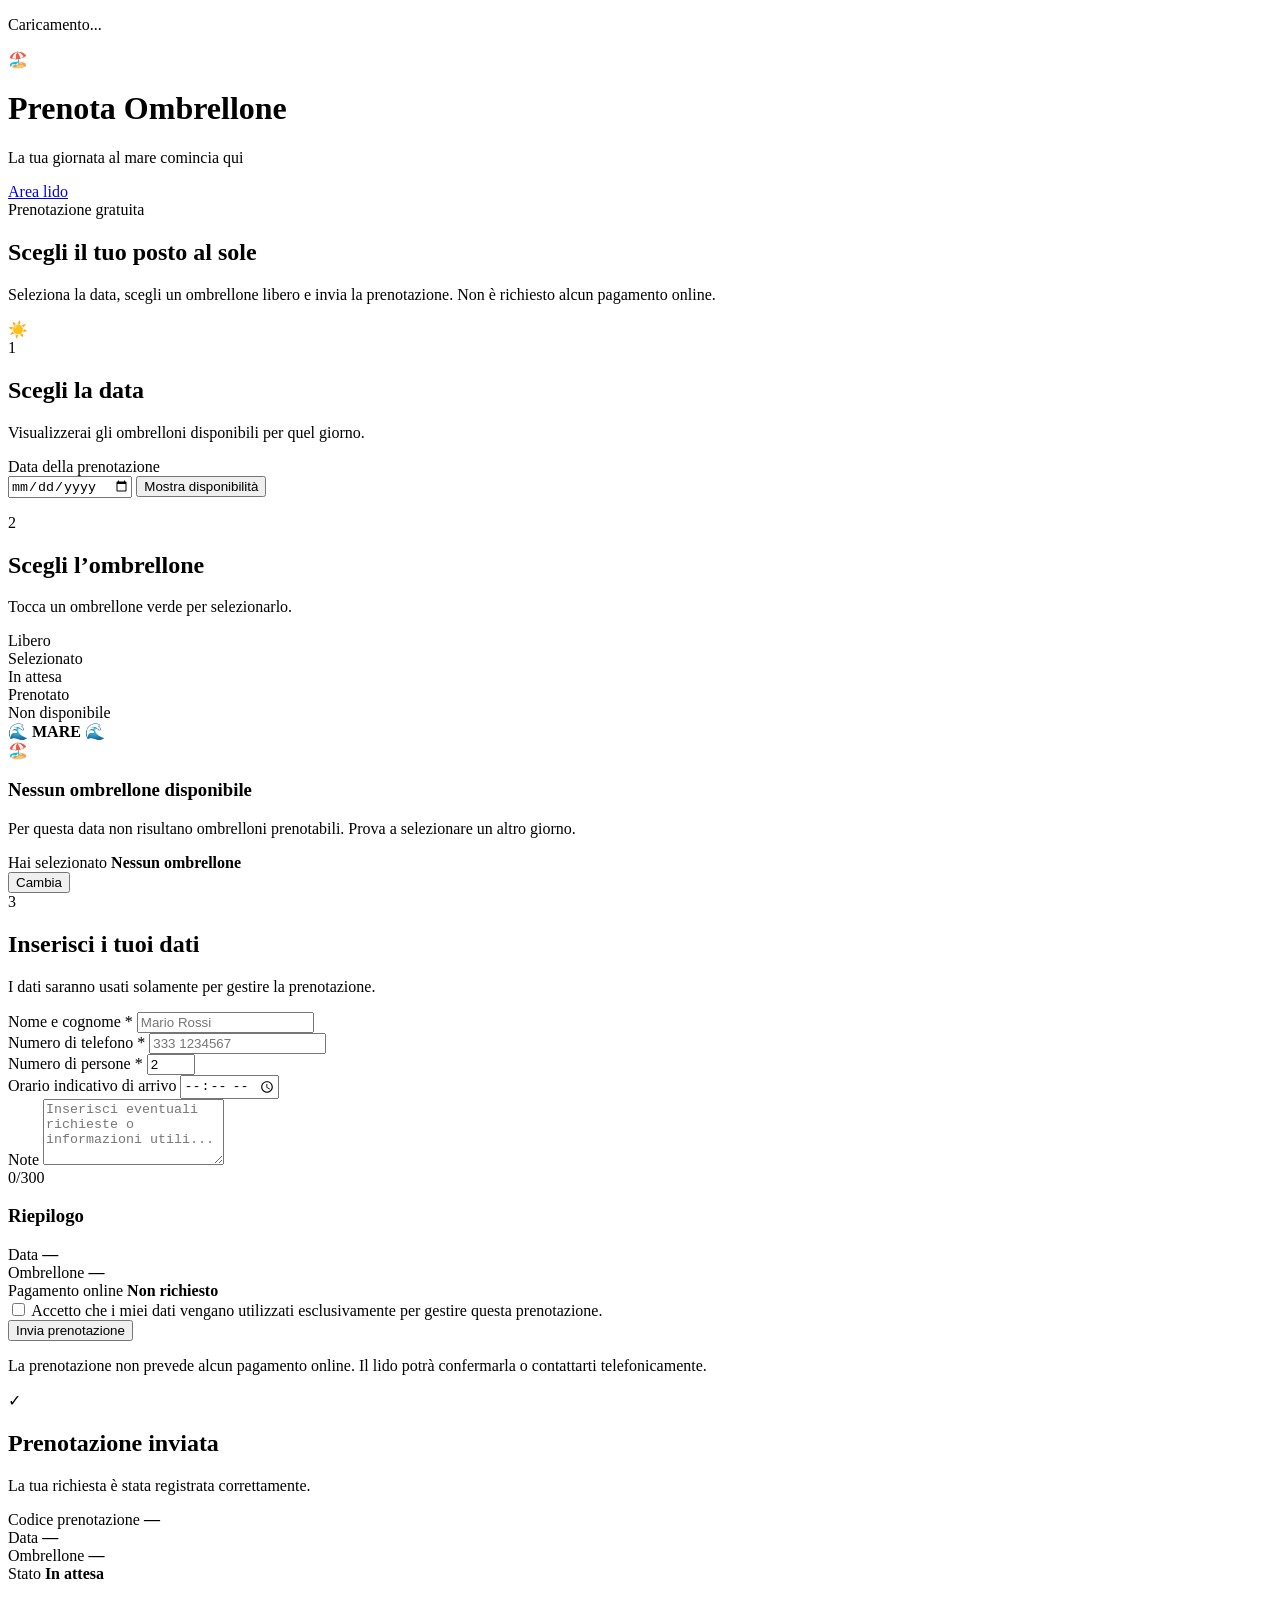
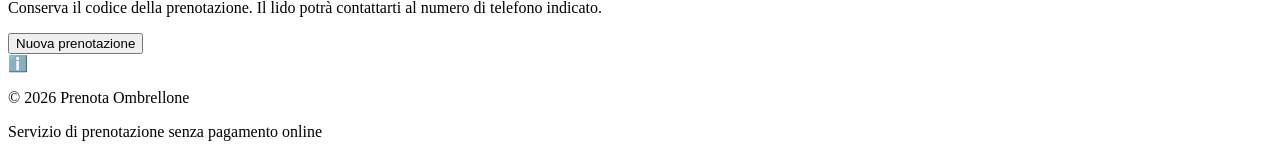
==== index.html @ 82e001c1 "Create index.html" ====
<!DOCTYPE html>
<html lang="it">
<head>
  <meta charset="UTF-8">

  <meta
    name="viewport"
    content="width=device-width, initial-scale=1, viewport-fit=cover"
  >

  <meta
    name="description"
    content="Prenota il tuo ombrellone al lido in modo semplice e veloce."
  >

  <meta name="theme-color" content="#087ca7">

  <title>Prenota Ombrellone</title>

  <link rel="stylesheet" href="style.css">
  <link rel="manifest" href="manifest.json">

  <link rel="icon" href="icons/icon-192.png">
  <link rel="apple-touch-icon" href="icons/icon-192.png">
</head>

<body>

  <!-- Schermata di caricamento -->
  <div id="loadingOverlay" class="loading-overlay hidden" aria-live="polite">
    <div class="loading-box">
      <div class="spinner"></div>
      <p id="loadingText">Caricamento...</p>
    </div>
  </div>

  <!-- Intestazione -->
  <header class="main-header">
    <div class="header-content">

      <div class="logo-area">
        <div class="logo-icon" aria-hidden="true">🏖️</div>

        <div>
          <h1>Prenota Ombrellone</h1>
          <p>La tua giornata al mare comincia qui</p>
        </div>
      </div>

      <a
        href="admin.html"
        class="admin-link"
        aria-label="Apri il pannello amministratore"
      >
        Area lido
      </a>

    </div>
  </header>

  <main class="app-container">

    <!-- Presentazione -->
    <section class="hero-card">
      <div class="hero-content">
        <span class="hero-label">Prenotazione gratuita</span>

        <h2>Scegli il tuo posto al sole</h2>

        <p>
          Seleziona la data, scegli un ombrellone libero e invia la
          prenotazione. Non è richiesto alcun pagamento online.
        </p>
      </div>

      <div class="hero-image" aria-hidden="true">
        ☀️
      </div>
    </section>

    <!-- Selezione data -->
    <section class="content-card" aria-labelledby="titoloData">
      <div class="section-heading">
        <div class="step-number">1</div>

        <div>
          <h2 id="titoloData">Scegli la data</h2>
          <p>Visualizzerai gli ombrelloni disponibili per quel giorno.</p>
        </div>
      </div>

      <div class="date-selection">
        <label for="bookingDate">Data della prenotazione</label>

        <div class="date-row">
          <input
            type="date"
            id="bookingDate"
            name="bookingDate"
            required
          >

          <button
            type="button"
            id="loadAvailabilityBtn"
            class="primary-button"
          >
            Mostra disponibilità
          </button>
        </div>

        <p id="dateMessage" class="field-message" aria-live="polite"></p>
      </div>
    </section>

    <!-- Mappa ombrelloni -->
    <section
      id="umbrellaSection"
      class="content-card hidden"
      aria-labelledby="titoloOmbrelloni"
    >
      <div class="section-heading">
        <div class="step-number">2</div>

        <div>
          <h2 id="titoloOmbrelloni">Scegli l’ombrellone</h2>
          <p>Tocca un ombrellone verde per selezionarlo.</p>
        </div>
      </div>

      <!-- Legenda -->
      <div class="legend" aria-label="Legenda stato ombrelloni">

        <div class="legend-item">
          <span class="legend-color available"></span>
          <span>Libero</span>
        </div>

        <div class="legend-item">
          <span class="legend-color selected"></span>
          <span>Selezionato</span>
        </div>

        <div class="legend-item">
          <span class="legend-color pending"></span>
          <span>In attesa</span>
        </div>

        <div class="legend-item">
          <span class="legend-color occupied"></span>
          <span>Prenotato</span>
        </div>

        <div class="legend-item">
          <span class="legend-color blocked"></span>
          <span>Non disponibile</span>
        </div>

      </div>

      <!-- Indicazione del mare -->
      <div class="sea-area">
        <span aria-hidden="true">🌊</span>
        <strong>MARE</strong>
        <span aria-hidden="true">🌊</span>
      </div>

      <!-- La mappa viene generata da app.js -->
      <div
        id="umbrellaMap"
        class="umbrella-map"
        aria-live="polite"
      ></div>

      <div id="emptyUmbrellaMessage" class="empty-message hidden">
        <div class="empty-icon">🏖️</div>

        <h3>Nessun ombrellone disponibile</h3>

        <p>
          Per questa data non risultano ombrelloni prenotabili.
          Prova a selezionare un altro giorno.
        </p>
      </div>

      <p id="umbrellaMessage" class="field-message" aria-live="polite"></p>
    </section>

    <!-- Riepilogo selezione -->
    <section
      id="selectionSummary"
      class="selection-summary hidden"
      aria-live="polite"
    >
      <div>
        <span>Hai selezionato</span>

        <strong id="selectedUmbrellaText">
          Nessun ombrellone
        </strong>
      </div>

      <button
        type="button"
        id="changeUmbrellaBtn"
        class="secondary-button"
      >
        Cambia
      </button>
    </section>

    <!-- Modulo prenotazione -->
    <section
      id="bookingSection"
      class="content-card hidden"
      aria-labelledby="titoloPrenotazione"
    >
      <div class="section-heading">
        <div class="step-number">3</div>

        <div>
          <h2 id="titoloPrenotazione">Inserisci i tuoi dati</h2>

          <p>
            I dati saranno usati solamente per gestire la prenotazione.
          </p>
        </div>
      </div>

      <form id="bookingForm" novalidate>

        <input
          type="hidden"
          id="selectedUmbrellaId"
          name="selectedUmbrellaId"
        >

        <input
          type="hidden"
          id="selectedUmbrellaNumber"
          name="selectedUmbrellaNumber"
        >

        <div class="form-grid">

          <div class="form-group">
            <label for="customerName">
              Nome e cognome
              <span aria-hidden="true">*</span>
            </label>

            <input
              type="text"
              id="customerName"
              name="customerName"
              placeholder="Mario Rossi"
              autocomplete="name"
              maxlength="80"
              required
            >

            <small class="input-error" id="customerNameError"></small>
          </div>

          <div class="form-group">
            <label for="customerPhone">
              Numero di telefono
              <span aria-hidden="true">*</span>
            </label>

            <input
              type="tel"
              id="customerPhone"
              name="customerPhone"
              placeholder="333 1234567"
              autocomplete="tel"
              inputmode="tel"
              maxlength="20"
              required
            >

            <small class="input-error" id="customerPhoneError"></small>
          </div>

          <div class="form-group">
            <label for="numberOfPeople">
              Numero di persone
              <span aria-hidden="true">*</span>
            </label>

            <input
              type="number"
              id="numberOfPeople"
              name="numberOfPeople"
              min="1"
              max="20"
              value="2"
              required
            >

            <small class="input-error" id="numberOfPeopleError"></small>
          </div>

          <div class="form-group">
            <label for="arrivalTime">
              Orario indicativo di arrivo
            </label>

            <input
              type="time"
              id="arrivalTime"
              name="arrivalTime"
            >
          </div>

          <div class="form-group full-width">
            <label for="bookingNotes">
              Note
            </label>

            <textarea
              id="bookingNotes"
              name="bookingNotes"
              rows="4"
              maxlength="300"
              placeholder="Inserisci eventuali richieste o informazioni utili..."
            ></textarea>

            <div class="character-counter">
              <span id="notesCounter">0</span>/300
            </div>
          </div>

        </div>

        <!-- Riepilogo prenotazione -->
        <div class="booking-recap">
          <h3>Riepilogo</h3>

          <div class="recap-row">
            <span>Data</span>
            <strong id="recapDate">—</strong>
          </div>

          <div class="recap-row">
            <span>Ombrellone</span>
            <strong id="recapUmbrella">—</strong>
          </div>

          <div class="recap-row">
            <span>Pagamento online</span>
            <strong>Non richiesto</strong>
          </div>
        </div>

        <!-- Consenso -->
        <div class="privacy-box">
          <label class="checkbox-label">

            <input
              type="checkbox"
              id="privacyConsent"
              name="privacyConsent"
              required
            >

            <span>
              Accetto che i miei dati vengano utilizzati esclusivamente
              per gestire questa prenotazione.
            </span>

          </label>

          <small class="input-error" id="privacyConsentError"></small>
        </div>

        <button
          type="submit"
          id="submitBookingBtn"
          class="primary-button submit-button"
        >
          <span id="submitButtonText">Invia prenotazione</span>
        </button>

        <p class="booking-information">
          La prenotazione non prevede alcun pagamento online.
          Il lido potrà confermarla o contattarti telefonicamente.
        </p>

        <p
          id="bookingFormMessage"
          class="form-message"
          aria-live="polite"
        ></p>

      </form>
    </section>

  </main>

  <!-- Finestra conferma prenotazione -->
  <div
    id="successModal"
    class="modal hidden"
    role="dialog"
    aria-modal="true"
    aria-labelledby="successModalTitle"
  >
    <div class="modal-backdrop"></div>

    <div class="modal-content">
      <div class="success-icon" aria-hidden="true">✓</div>

      <h2 id="successModalTitle">
        Prenotazione inviata
      </h2>

      <p>
        La tua richiesta è stata registrata correttamente.
      </p>

      <div class="success-details">
        <div>
          <span>Codice prenotazione</span>
          <strong id="successBookingId">—</strong>
        </div>

        <div>
          <span>Data</span>
          <strong id="successBookingDate">—</strong>
        </div>

        <div>
          <span>Ombrellone</span>
          <strong id="successUmbrella">—</strong>
        </div>

        <div>
          <span>Stato</span>
          <strong id="successBookingStatus">In attesa</strong>
        </div>
      </div>

      <p class="success-note">
        Conserva il codice della prenotazione. Il lido potrà contattarti
        al numero di telefono indicato.
      </p>

      <button
        type="button"
        id="newBookingBtn"
        class="primary-button"
      >
        Nuova prenotazione
      </button>
    </div>
  </div>

  <!-- Messaggio errore generale -->
  <div
    id="toast"
    class="toast hidden"
    role="status"
    aria-live="polite"
  >
    <span id="toastIcon" aria-hidden="true">ℹ️</span>
    <span id="toastMessage"></span>
  </div>

  <footer class="main-footer">
    <p>
      © <span id="currentYear"></span>
      Prenota Ombrellone
    </p>

    <p>
      Servizio di prenotazione senza pagamento online
    </p>
  </footer>

  <noscript>
    <div class="noscript-message">
      Per utilizzare il servizio di prenotazione devi attivare JavaScript
      nel browser.
    </div>
  </noscript>

  <script src="app.js"></script>

  <script>
    document.getElementById("currentYear").textContent =
      new Date().getFullYear();

    if ("serviceWorker" in navigator) {
      window.addEventListener("load", function () {
        navigator.serviceWorker
          .register("sw.js")
          .catch(function (error) {
            console.warn(
              "Service Worker non registrato:",
              error
            );
          });
      });
    }
  </script>

</body>
</html>
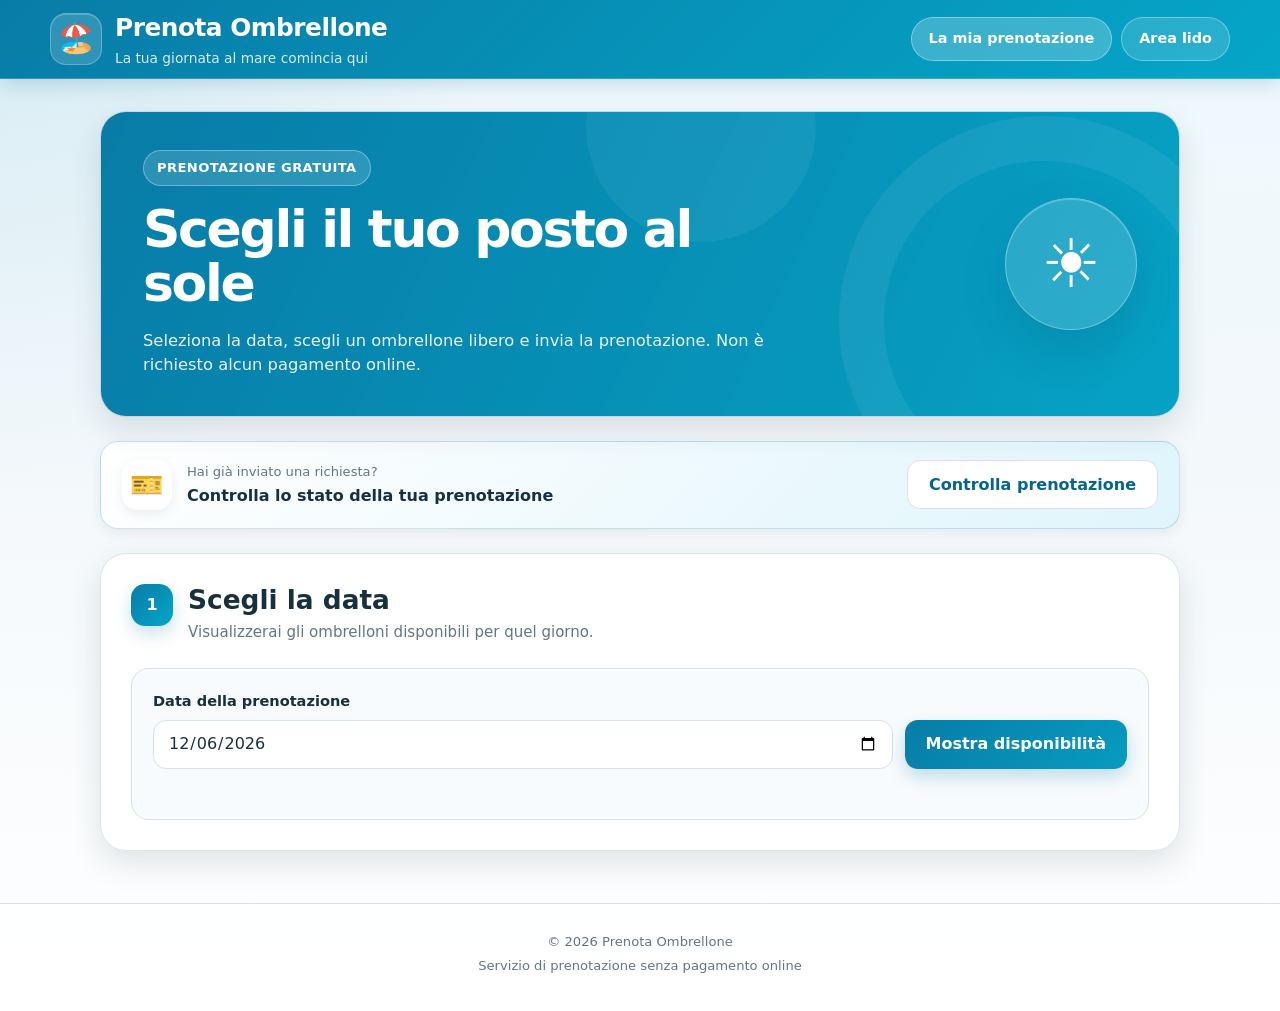
==== commit fa9d0642: "Add files via upload" ====
--- a/index.html
+++ b/index.html
@@ -26,7 +26,6 @@
 
 <body>
 
-  <!-- Schermata di caricamento -->
   <div id="loadingOverlay" class="loading-overlay hidden" aria-live="polite">
     <div class="loading-box">
       <div class="spinner"></div>
@@ -34,7 +33,6 @@
     </div>
   </div>
 
-  <!-- Intestazione -->
   <header class="main-header">
     <div class="header-content">
 
@@ -47,20 +45,31 @@
         </div>
       </div>
 
-      <a
-        href="admin.html"
-        class="admin-link"
-        aria-label="Apri il pannello amministratore"
-      >
-        Area lido
-      </a>
+      <div class="header-actions">
+        <a
+          href="mia-prenotazione.html"
+          class="admin-link booking-link"
+          aria-label="Controlla la tua prenotazione"
+        >
+          <span class="desktop-label">La mia prenotazione</span>
+          <span class="mobile-label">La mia</span>
+        </a>
+
+        <a
+          href="admin.html"
+          class="admin-link"
+          aria-label="Apri il pannello amministratore"
+        >
+          <span class="desktop-label">Area lido</span>
+          <span class="mobile-label">Lido</span>
+        </a>
+      </div>
 
     </div>
   </header>
 
   <main class="app-container">
 
-    <!-- Presentazione -->
     <section class="hero-card">
       <div class="hero-content">
         <span class="hero-label">Prenotazione gratuita</span>
@@ -78,7 +87,19 @@
       </div>
     </section>
 
-    <!-- Selezione data -->
+    <section class="quick-access-card">
+      <div class="quick-access-icon" aria-hidden="true">🎫</div>
+
+      <div class="quick-access-content">
+        <span>Hai già inviato una richiesta?</span>
+        <strong>Controlla lo stato della tua prenotazione</strong>
+      </div>
+
+      <a href="mia-prenotazione.html" class="secondary-button">
+        Controlla prenotazione
+      </a>
+    </section>
+
     <section class="content-card" aria-labelledby="titoloData">
       <div class="section-heading">
         <div class="step-number">1</div>
@@ -113,7 +134,6 @@
       </div>
     </section>
 
-    <!-- Mappa ombrelloni -->
     <section
       id="umbrellaSection"
       class="content-card hidden"
@@ -128,7 +148,6 @@
         </div>
       </div>
 
-      <!-- Legenda -->
       <div class="legend" aria-label="Legenda stato ombrelloni">
 
         <div class="legend-item">
@@ -158,14 +177,12 @@
 
       </div>
 
-      <!-- Indicazione del mare -->
       <div class="sea-area">
         <span aria-hidden="true">🌊</span>
         <strong>MARE</strong>
         <span aria-hidden="true">🌊</span>
       </div>
 
-      <!-- La mappa viene generata da app.js -->
       <div
         id="umbrellaMap"
         class="umbrella-map"
@@ -186,7 +203,6 @@
       <p id="umbrellaMessage" class="field-message" aria-live="polite"></p>
     </section>
 
-    <!-- Riepilogo selezione -->
     <section
       id="selectionSummary"
       class="selection-summary hidden"
@@ -209,7 +225,6 @@
       </button>
     </section>
 
-    <!-- Modulo prenotazione -->
     <section
       id="bookingSection"
       class="content-card hidden"
@@ -333,7 +348,6 @@
 
         </div>
 
-        <!-- Riepilogo prenotazione -->
         <div class="booking-recap">
           <h3>Riepilogo</h3>
 
@@ -353,7 +367,6 @@
           </div>
         </div>
 
-        <!-- Consenso -->
         <div class="privacy-box">
           <label class="checkbox-label">
 
@@ -398,7 +411,6 @@
 
   </main>
 
-  <!-- Finestra conferma prenotazione -->
   <div
     id="successModal"
     class="modal hidden"
@@ -442,21 +454,29 @@
       </div>
 
       <p class="success-note">
-        Conserva il codice della prenotazione. Il lido potrà contattarti
-        al numero di telefono indicato.
+        Conserva il codice della prenotazione. Per controllare lo stato
+        serviranno questo codice e il numero di telefono inserito.
       </p>
 
-      <button
-        type="button"
-        id="newBookingBtn"
-        class="primary-button"
-      >
-        Nuova prenotazione
-      </button>
+      <div class="modal-actions">
+        <a
+          href="mia-prenotazione.html"
+          class="secondary-button"
+        >
+          Controlla lo stato
+        </a>
+
+        <button
+          type="button"
+          id="newBookingBtn"
+          class="primary-button"
+        >
+          Nuova prenotazione
+        </button>
+      </div>
     </div>
   </div>
 
-  <!-- Messaggio errore generale -->
   <div
     id="toast"
     class="toast hidden"
--- a/style.css
+++ b/style.css
@@ -0,0 +1,1564 @@
+/* =========================================================
+   PRENOTA OMBRELLONE
+   Foglio di stile principale
+   Versione aggiornata: ombrelloni centrati per fila
+   ========================================================= */
+
+:root {
+  --primary: #087ca7;
+  --primary-dark: #05658a;
+  --primary-light: #dff5fc;
+
+  --secondary: #ffb703;
+  --secondary-dark: #e6a500;
+
+  --success: #2a9d5b;
+  --success-light: #e6f7ed;
+
+  --warning: #f4a261;
+  --warning-light: #fff2e7;
+
+  --danger: #dc3545;
+  --danger-light: #fdebed;
+
+  --blocked: #7d8590;
+  --blocked-light: #eceff2;
+
+  --selected: #6f42c1;
+  --selected-light: #eee8fa;
+
+  --background: #f3f8fb;
+  --surface: #ffffff;
+  --surface-soft: #f8fbfd;
+
+  --text: #18303d;
+  --text-light: #647680;
+  --border: #d7e3e9;
+
+  --shadow-small: 0 4px 12px rgba(20, 56, 73, 0.08);
+  --shadow-medium: 0 12px 32px rgba(20, 56, 73, 0.13);
+  --shadow-large: 0 20px 55px rgba(20, 56, 73, 0.2);
+
+  --radius-small: 10px;
+  --radius-medium: 18px;
+  --radius-large: 26px;
+
+  --transition: 0.25s ease;
+}
+
+/* =========================================================
+   RESET
+   ========================================================= */
+
+* {
+  box-sizing: border-box;
+  margin: 0;
+  padding: 0;
+}
+
+html {
+  scroll-behavior: smooth;
+}
+
+body {
+  min-height: 100vh;
+  overflow-x: hidden;
+  background:
+    radial-gradient(
+      circle at top left,
+      rgba(8, 124, 167, 0.1),
+      transparent 30%
+    ),
+    linear-gradient(180deg, #eef9fd 0%, var(--background) 45%, #ffffff 100%);
+  color: var(--text);
+  font-family:
+    Inter,
+    system-ui,
+    -apple-system,
+    BlinkMacSystemFont,
+    "Segoe UI",
+    sans-serif;
+  line-height: 1.5;
+}
+
+button,
+input,
+textarea,
+select {
+  font: inherit;
+}
+
+button {
+  border: 0;
+}
+
+button,
+a,
+input[type="date"],
+input[type="time"],
+input[type="checkbox"] {
+  -webkit-tap-highlight-color: transparent;
+}
+
+a {
+  color: inherit;
+  text-decoration: none;
+}
+
+img {
+  display: block;
+  max-width: 100%;
+}
+
+.hidden {
+  display: none !important;
+}
+
+/* =========================================================
+   HEADER
+   ========================================================= */
+
+.main-header {
+  position: sticky;
+  top: 0;
+  z-index: 100;
+  border-bottom: 1px solid rgba(255, 255, 255, 0.18);
+  background: linear-gradient(135deg, var(--primary), #05a6c8);
+  color: #ffffff;
+  box-shadow: 0 5px 20px rgba(5, 101, 138, 0.2);
+}
+
+.header-content {
+  display: flex;
+  align-items: center;
+  justify-content: space-between;
+  width: min(1180px, calc(100% - 32px));
+  min-height: 78px;
+  margin: 0 auto;
+  gap: 20px;
+}
+
+.logo-area {
+  display: flex;
+  align-items: center;
+  gap: 13px;
+}
+
+.logo-icon {
+  display: grid;
+  flex-shrink: 0;
+  width: 52px;
+  height: 52px;
+  place-items: center;
+  border: 1px solid rgba(255, 255, 255, 0.25);
+  border-radius: 16px;
+  background: rgba(255, 255, 255, 0.16);
+  font-size: 29px;
+  box-shadow: inset 0 1px rgba(255, 255, 255, 0.2);
+}
+
+.logo-area h1 {
+  font-size: clamp(1.15rem, 2vw, 1.55rem);
+  font-weight: 800;
+  letter-spacing: -0.02em;
+}
+
+.logo-area p {
+  margin-top: 2px;
+  color: rgba(255, 255, 255, 0.84);
+  font-size: 0.86rem;
+}
+
+.admin-link {
+  display: inline-flex;
+  align-items: center;
+  justify-content: center;
+  min-height: 42px;
+  padding: 10px 17px;
+  border: 1px solid rgba(255, 255, 255, 0.34);
+  border-radius: 999px;
+  background: rgba(255, 255, 255, 0.14);
+  color: #ffffff;
+  font-size: 0.9rem;
+  font-weight: 750;
+  transition:
+    transform var(--transition),
+    background var(--transition);
+}
+
+.admin-link:hover {
+  background: rgba(255, 255, 255, 0.24);
+  transform: translateY(-1px);
+}
+
+/* =========================================================
+   CONTENITORE PRINCIPALE
+   ========================================================= */
+
+.app-container {
+  width: min(1080px, calc(100% - 32px));
+  margin: 32px auto 52px;
+}
+
+.content-card,
+.hero-card {
+  margin-bottom: 24px;
+  border: 1px solid rgba(215, 227, 233, 0.9);
+  border-radius: var(--radius-large);
+  background: rgba(255, 255, 255, 0.95);
+  box-shadow: var(--shadow-medium);
+}
+
+/* =========================================================
+   HERO
+   ========================================================= */
+
+.hero-card {
+  position: relative;
+  display: grid;
+  grid-template-columns: 1fr 170px;
+  align-items: center;
+  min-height: 250px;
+  overflow: hidden;
+  padding: 38px 42px;
+  background:
+    linear-gradient(
+      115deg,
+      rgba(8, 124, 167, 0.98),
+      rgba(5, 166, 200, 0.9)
+    ),
+    var(--primary);
+  color: #ffffff;
+}
+
+.hero-card::before {
+  position: absolute;
+  right: -70px;
+  bottom: -110px;
+  width: 320px;
+  height: 320px;
+  border: 45px solid rgba(255, 255, 255, 0.06);
+  border-radius: 50%;
+  content: "";
+}
+
+.hero-card::after {
+  position: absolute;
+  top: -100px;
+  left: 45%;
+  width: 230px;
+  height: 230px;
+  border-radius: 50%;
+  background: rgba(255, 255, 255, 0.05);
+  content: "";
+}
+
+.hero-content,
+.hero-image {
+  position: relative;
+  z-index: 2;
+}
+
+.hero-label {
+  display: inline-flex;
+  margin-bottom: 16px;
+  padding: 7px 13px;
+  border: 1px solid rgba(255, 255, 255, 0.32);
+  border-radius: 999px;
+  background: rgba(255, 255, 255, 0.15);
+  font-size: 0.82rem;
+  font-weight: 800;
+  letter-spacing: 0.03em;
+  text-transform: uppercase;
+}
+
+.hero-content h2 {
+  max-width: 650px;
+  font-size: clamp(2rem, 5vw, 3.25rem);
+  line-height: 1.05;
+  letter-spacing: -0.045em;
+}
+
+.hero-content p {
+  max-width: 650px;
+  margin-top: 18px;
+  color: rgba(255, 255, 255, 0.9);
+  font-size: 1.02rem;
+}
+
+.hero-image {
+  display: grid;
+  width: 132px;
+  height: 132px;
+  place-items: center;
+  justify-self: end;
+  border: 1px solid rgba(255, 255, 255, 0.3);
+  border-radius: 50%;
+  background: rgba(255, 255, 255, 0.15);
+  font-size: 67px;
+  box-shadow:
+    inset 0 1px rgba(255, 255, 255, 0.2),
+    0 20px 45px rgba(4, 79, 108, 0.2);
+}
+
+/* =========================================================
+   SCHEDE E TITOLI
+   ========================================================= */
+
+.content-card {
+  padding: 30px;
+}
+
+.section-heading {
+  display: flex;
+  align-items: flex-start;
+  margin-bottom: 25px;
+  gap: 15px;
+}
+
+.step-number {
+  display: grid;
+  flex: 0 0 auto;
+  width: 42px;
+  height: 42px;
+  place-items: center;
+  border-radius: 14px;
+  background: linear-gradient(135deg, var(--primary), #05a6c8);
+  color: #ffffff;
+  font-weight: 850;
+  box-shadow: 0 7px 18px rgba(8, 124, 167, 0.22);
+}
+
+.section-heading h2 {
+  font-size: clamp(1.32rem, 3vw, 1.65rem);
+  line-height: 1.2;
+}
+
+.section-heading p {
+  margin-top: 5px;
+  color: var(--text-light);
+  font-size: 0.94rem;
+}
+
+/* =========================================================
+   DATA
+   ========================================================= */
+
+.date-selection {
+  padding: 21px;
+  border: 1px solid var(--border);
+  border-radius: var(--radius-medium);
+  background: var(--surface-soft);
+}
+
+.date-selection > label,
+.form-group > label {
+  display: block;
+  margin-bottom: 8px;
+  color: var(--text);
+  font-size: 0.91rem;
+  font-weight: 750;
+}
+
+.date-row {
+  display: grid;
+  grid-template-columns: minmax(180px, 1fr) auto;
+  gap: 12px;
+}
+
+input,
+textarea,
+select {
+  width: 100%;
+  border: 1px solid var(--border);
+  border-radius: 13px;
+  background: #ffffff;
+  color: var(--text);
+  outline: none;
+  transition:
+    border-color var(--transition),
+    box-shadow var(--transition),
+    background var(--transition);
+}
+
+input {
+  min-height: 49px;
+  padding: 10px 14px;
+}
+
+textarea {
+  min-height: 115px;
+  padding: 13px 14px;
+  resize: vertical;
+}
+
+input::placeholder,
+textarea::placeholder {
+  color: #9aa9b0;
+}
+
+input:focus,
+textarea:focus,
+select:focus {
+  border-color: var(--primary);
+  box-shadow: 0 0 0 4px rgba(8, 124, 167, 0.12);
+}
+
+input:disabled,
+textarea:disabled,
+select:disabled {
+  cursor: not-allowed;
+  background: #f1f4f6;
+  color: #8b9aa2;
+}
+
+input.invalid,
+textarea.invalid {
+  border-color: var(--danger);
+  background: var(--danger-light);
+}
+
+input.invalid:focus,
+textarea.invalid:focus {
+  box-shadow: 0 0 0 4px rgba(220, 53, 69, 0.11);
+}
+
+/* =========================================================
+   PULSANTI
+   ========================================================= */
+
+.primary-button,
+.secondary-button {
+  display: inline-flex;
+  align-items: center;
+  justify-content: center;
+  min-height: 49px;
+  padding: 11px 21px;
+  border-radius: 13px;
+  cursor: pointer;
+  font-weight: 800;
+  transition:
+    transform var(--transition),
+    box-shadow var(--transition),
+    background var(--transition),
+    opacity var(--transition);
+}
+
+.primary-button {
+  background: linear-gradient(135deg, var(--primary), #079cc0);
+  color: #ffffff;
+  box-shadow: 0 8px 18px rgba(8, 124, 167, 0.24);
+}
+
+.primary-button:hover {
+  box-shadow: 0 12px 24px rgba(8, 124, 167, 0.3);
+  transform: translateY(-2px);
+}
+
+.primary-button:active {
+  transform: translateY(0);
+}
+
+.primary-button:disabled {
+  cursor: not-allowed;
+  opacity: 0.58;
+  box-shadow: none;
+  transform: none;
+}
+
+.secondary-button {
+  border: 1px solid var(--border);
+  background: #ffffff;
+  color: var(--primary-dark);
+}
+
+.secondary-button:hover {
+  border-color: var(--primary);
+  background: var(--primary-light);
+}
+
+.submit-button {
+  width: 100%;
+  min-height: 54px;
+  margin-top: 22px;
+  font-size: 1rem;
+}
+
+/* =========================================================
+   LEGENDA
+   ========================================================= */
+
+.legend {
+  display: flex;
+  flex-wrap: wrap;
+  margin-bottom: 19px;
+  padding: 14px;
+  border: 1px solid var(--border);
+  border-radius: 15px;
+  background: var(--surface-soft);
+  gap: 11px 18px;
+}
+
+.legend-item {
+  display: inline-flex;
+  align-items: center;
+  gap: 7px;
+  color: var(--text-light);
+  font-size: 0.86rem;
+  font-weight: 650;
+}
+
+.legend-color {
+  width: 14px;
+  height: 14px;
+  border: 2px solid rgba(24, 48, 61, 0.08);
+  border-radius: 50%;
+}
+
+.legend-color.available {
+  background: var(--success);
+}
+
+.legend-color.selected {
+  background: var(--selected);
+}
+
+.legend-color.pending {
+  background: var(--warning);
+}
+
+.legend-color.occupied {
+  background: var(--danger);
+}
+
+.legend-color.blocked {
+  background: var(--blocked);
+}
+
+/* =========================================================
+   AREA MARE
+   ========================================================= */
+
+.sea-area {
+  display: flex;
+  align-items: center;
+  justify-content: center;
+  min-height: 56px;
+  margin-bottom: 22px;
+  border-radius: 16px;
+  background:
+    repeating-radial-gradient(
+      ellipse at center,
+      rgba(255, 255, 255, 0.16) 0,
+      rgba(255, 255, 255, 0.16) 4px,
+      transparent 5px,
+      transparent 14px
+    ),
+    linear-gradient(135deg, #28b6dc, #0783b5);
+  color: #ffffff;
+  font-size: 0.92rem;
+  letter-spacing: 0.14em;
+  gap: 12px;
+  box-shadow: inset 0 -4px rgba(0, 0, 0, 0.05);
+}
+
+/* =========================================================
+   MAPPA OMBRELLONI
+   ========================================================= */
+
+.umbrella-map {
+  display: flex;
+  flex-wrap: wrap;
+  justify-content: center;
+  align-items: stretch;
+  padding: 22px;
+  border: 1px solid #eadbb1;
+  border-radius: 20px;
+  background:
+    radial-gradient(
+      circle at 15% 20%,
+      rgba(255, 255, 255, 0.22),
+      transparent 18%
+    ),
+    radial-gradient(
+      circle at 80% 75%,
+      rgba(255, 255, 255, 0.18),
+      transparent 18%
+    ),
+    linear-gradient(135deg, #f7e4ae, #efd18a);
+  gap: 16px;
+}
+
+.umbrella-row-title,
+.zone-title {
+  flex: 0 0 100%;
+  width: 100%;
+  margin-top: 4px;
+  padding: 8px 10px;
+  border-bottom: 1px dashed rgba(84, 64, 20, 0.25);
+  color: #665229;
+  font-size: 0.87rem;
+  font-weight: 850;
+  letter-spacing: 0.04em;
+  text-align: center;
+  text-transform: uppercase;
+}
+
+.zone-title {
+  margin-top: 10px;
+  font-size: 0.95rem;
+}
+
+.umbrella {
+  position: relative;
+  display: flex;
+  flex: 0 0 110px;
+  flex-direction: column;
+  align-items: center;
+  justify-content: center;
+  min-height: 105px;
+  padding: 10px 7px;
+  border: 2px solid transparent;
+  border-radius: 18px;
+  cursor: pointer;
+  user-select: none;
+  transition:
+    transform var(--transition),
+    box-shadow var(--transition),
+    border-color var(--transition),
+    background var(--transition);
+}
+
+.umbrella::before {
+  display: grid;
+  width: 49px;
+  height: 49px;
+  margin-bottom: 7px;
+  place-items: center;
+  border-radius: 50% 50% 40% 40%;
+  color: #ffffff;
+  content: "☂";
+  font-size: 28px;
+  line-height: 1;
+  box-shadow: 0 7px 14px rgba(20, 56, 73, 0.16);
+}
+
+.umbrella::after {
+  position: absolute;
+  top: 56px;
+  width: 3px;
+  height: 17px;
+  border-radius: 2px;
+  background: rgba(70, 59, 41, 0.55);
+  content: "";
+}
+
+.umbrella-number {
+  margin-top: 7px;
+  font-size: 0.9rem;
+  font-weight: 850;
+}
+
+.umbrella-info {
+  margin-top: 2px;
+  color: currentColor;
+  font-size: 0.72rem;
+  opacity: 0.78;
+}
+
+.umbrella.available,
+.umbrella.libero {
+  background: rgba(255, 255, 255, 0.79);
+  color: #22663e;
+}
+
+.umbrella.available::before,
+.umbrella.libero::before {
+  background: var(--success);
+}
+
+.umbrella.available:hover,
+.umbrella.libero:hover {
+  border-color: var(--success);
+  box-shadow: 0 11px 22px rgba(42, 157, 91, 0.2);
+  transform: translateY(-4px);
+}
+
+.umbrella.selected {
+  border-color: var(--selected);
+  background: var(--selected-light);
+  color: #4c2790;
+  box-shadow: 0 10px 25px rgba(111, 66, 193, 0.25);
+  transform: translateY(-3px) scale(1.02);
+}
+
+.umbrella.selected::before {
+  background: var(--selected);
+}
+
+.umbrella.pending,
+.umbrella.in-attesa,
+.umbrella.in_attesa {
+  cursor: not-allowed;
+  background: var(--warning-light);
+  color: #985410;
+}
+
+.umbrella.pending::before,
+.umbrella.in-attesa::before,
+.umbrella.in_attesa::before {
+  background: var(--warning);
+}
+
+.umbrella.occupied,
+.umbrella.prenotato,
+.umbrella.confermata {
+  cursor: not-allowed;
+  background: var(--danger-light);
+  color: #9a2632;
+}
+
+.umbrella.occupied::before,
+.umbrella.prenotato::before,
+.umbrella.confermata::before {
+  background: var(--danger);
+}
+
+.umbrella.blocked,
+.umbrella.bloccato,
+.umbrella.non-disponibile {
+  cursor: not-allowed;
+  background: var(--blocked-light);
+  color: #59616a;
+}
+
+.umbrella.blocked::before,
+.umbrella.bloccato::before,
+.umbrella.non-disponibile::before {
+  background: var(--blocked);
+}
+
+.umbrella[disabled],
+.umbrella.disabled {
+  pointer-events: none;
+  opacity: 0.78;
+}
+
+/* =========================================================
+   MESSAGGIO MAPPA VUOTA
+   ========================================================= */
+
+.empty-message {
+  padding: 36px 20px;
+  border: 1px dashed var(--border);
+  border-radius: 18px;
+  background: var(--surface-soft);
+  text-align: center;
+}
+
+.empty-icon {
+  margin-bottom: 12px;
+  font-size: 47px;
+}
+
+.empty-message h3 {
+  font-size: 1.18rem;
+}
+
+.empty-message p {
+  max-width: 520px;
+  margin: 8px auto 0;
+  color: var(--text-light);
+}
+
+/* =========================================================
+   RIEPILOGO SELEZIONE
+   ========================================================= */
+
+.selection-summary {
+  display: flex;
+  align-items: center;
+  justify-content: space-between;
+  margin-bottom: 24px;
+  padding: 18px 21px;
+  border: 1px solid rgba(111, 66, 193, 0.22);
+  border-radius: var(--radius-medium);
+  background: var(--selected-light);
+  color: #422177;
+  box-shadow: var(--shadow-small);
+  gap: 18px;
+}
+
+.selection-summary span {
+  display: block;
+  margin-bottom: 3px;
+  font-size: 0.78rem;
+  font-weight: 700;
+  opacity: 0.78;
+  text-transform: uppercase;
+}
+
+.selection-summary strong {
+  font-size: 1.08rem;
+}
+
+/* =========================================================
+   MODULO
+   ========================================================= */
+
+.form-grid {
+  display: grid;
+  grid-template-columns: repeat(2, minmax(0, 1fr));
+  gap: 19px;
+}
+
+.form-group {
+  position: relative;
+}
+
+.form-group.full-width {
+  grid-column: 1 / -1;
+}
+
+.input-error {
+  display: block;
+  min-height: 18px;
+  margin-top: 5px;
+  color: var(--danger);
+  font-size: 0.78rem;
+  font-weight: 650;
+}
+
+.character-counter {
+  margin-top: 5px;
+  color: var(--text-light);
+  font-size: 0.77rem;
+  text-align: right;
+}
+
+/* =========================================================
+   RIEPILOGO PRENOTAZIONE
+   ========================================================= */
+
+.booking-recap {
+  margin-top: 23px;
+  overflow: hidden;
+  border: 1px solid var(--border);
+  border-radius: 17px;
+  background: var(--surface-soft);
+}
+
+.booking-recap h3 {
+  padding: 15px 18px;
+  border-bottom: 1px solid var(--border);
+  background: #eef7fa;
+  font-size: 1rem;
+}
+
+.recap-row {
+  display: flex;
+  align-items: center;
+  justify-content: space-between;
+  min-height: 49px;
+  padding: 11px 18px;
+  border-bottom: 1px solid var(--border);
+  gap: 20px;
+}
+
+.recap-row:last-child {
+  border-bottom: 0;
+}
+
+.recap-row span {
+  color: var(--text-light);
+  font-size: 0.88rem;
+}
+
+.recap-row strong {
+  text-align: right;
+}
+
+/* =========================================================
+   PRIVACY
+   ========================================================= */
+
+.privacy-box {
+  margin-top: 21px;
+  padding: 16px;
+  border: 1px solid var(--border);
+  border-radius: 15px;
+  background: var(--surface-soft);
+}
+
+.checkbox-label {
+  display: flex;
+  align-items: flex-start;
+  cursor: pointer;
+  gap: 11px;
+}
+
+.checkbox-label input[type="checkbox"] {
+  flex: 0 0 auto;
+  width: 20px;
+  min-height: auto;
+  height: 20px;
+  margin-top: 2px;
+  padding: 0;
+  accent-color: var(--primary);
+}
+
+.checkbox-label span {
+  color: var(--text-light);
+  font-size: 0.88rem;
+}
+
+/* =========================================================
+   MESSAGGI
+   ========================================================= */
+
+.field-message,
+.form-message {
+  min-height: 20px;
+  margin-top: 9px;
+  font-size: 0.85rem;
+  font-weight: 650;
+}
+
+.field-message.success,
+.form-message.success {
+  color: var(--success);
+}
+
+.field-message.error,
+.form-message.error {
+  color: var(--danger);
+}
+
+.field-message.warning,
+.form-message.warning {
+  color: #a55f0f;
+}
+
+.booking-information {
+  max-width: 720px;
+  margin: 13px auto 0;
+  color: var(--text-light);
+  font-size: 0.82rem;
+  text-align: center;
+}
+
+/* =========================================================
+   LOADING
+   ========================================================= */
+
+.loading-overlay {
+  position: fixed;
+  inset: 0;
+  z-index: 1000;
+  display: grid;
+  padding: 20px;
+  place-items: center;
+  background: rgba(13, 35, 46, 0.58);
+  backdrop-filter: blur(5px);
+}
+
+.loading-box {
+  width: min(270px, 100%);
+  padding: 28px;
+  border-radius: 21px;
+  background: #ffffff;
+  box-shadow: var(--shadow-large);
+  text-align: center;
+}
+
+.loading-box p {
+  margin-top: 15px;
+  color: var(--text-light);
+  font-weight: 650;
+}
+
+.spinner {
+  width: 43px;
+  height: 43px;
+  margin: 0 auto;
+  border: 4px solid #d9edf3;
+  border-top-color: var(--primary);
+  border-radius: 50%;
+  animation: spin 0.8s linear infinite;
+}
+
+@keyframes spin {
+  to {
+    transform: rotate(360deg);
+  }
+}
+
+/* =========================================================
+   MODALE CONFERMA
+   ========================================================= */
+
+.modal {
+  position: fixed;
+  inset: 0;
+  z-index: 900;
+  display: grid;
+  overflow-y: auto;
+  padding: 24px;
+  place-items: center;
+}
+
+.modal-backdrop {
+  position: fixed;
+  inset: 0;
+  background: rgba(10, 31, 41, 0.68);
+  backdrop-filter: blur(5px);
+}
+
+.modal-content {
+  position: relative;
+  z-index: 2;
+  width: min(490px, 100%);
+  padding: 31px;
+  border-radius: 26px;
+  background: #ffffff;
+  box-shadow: var(--shadow-large);
+  text-align: center;
+  animation: modalEnter 0.28s ease;
+}
+
+@keyframes modalEnter {
+  from {
+    opacity: 0;
+    transform: translateY(18px) scale(0.97);
+  }
+
+  to {
+    opacity: 1;
+    transform: translateY(0) scale(1);
+  }
+}
+
+.success-icon {
+  display: grid;
+  width: 70px;
+  height: 70px;
+  margin: 0 auto 17px;
+  place-items: center;
+  border-radius: 50%;
+  background: var(--success-light);
+  color: var(--success);
+  font-size: 37px;
+  font-weight: 900;
+}
+
+.modal-content h2 {
+  font-size: 1.62rem;
+}
+
+.modal-content > p {
+  margin-top: 8px;
+  color: var(--text-light);
+}
+
+.success-details {
+  margin: 22px 0;
+  overflow: hidden;
+  border: 1px solid var(--border);
+  border-radius: 16px;
+  background: var(--surface-soft);
+  text-align: left;
+}
+
+.success-details > div {
+  display: flex;
+  align-items: center;
+  justify-content: space-between;
+  min-height: 48px;
+  padding: 11px 15px;
+  border-bottom: 1px solid var(--border);
+  gap: 18px;
+}
+
+.success-details > div:last-child {
+  border-bottom: 0;
+}
+
+.success-details span {
+  color: var(--text-light);
+  font-size: 0.84rem;
+}
+
+.success-details strong {
+  text-align: right;
+}
+
+.success-note {
+  margin-bottom: 20px;
+  padding: 13px;
+  border-radius: 13px;
+  background: var(--primary-light);
+  color: var(--primary-dark) !important;
+  font-size: 0.83rem;
+}
+
+/* =========================================================
+   TOAST
+   ========================================================= */
+
+.toast {
+  position: fixed;
+  right: 22px;
+  bottom: 22px;
+  z-index: 1100;
+  display: flex;
+  align-items: center;
+  width: min(390px, calc(100% - 44px));
+  min-height: 58px;
+  padding: 14px 17px;
+  border: 1px solid var(--border);
+  border-left: 5px solid var(--primary);
+  border-radius: 15px;
+  background: #ffffff;
+  box-shadow: var(--shadow-large);
+  gap: 10px;
+  animation: toastEnter 0.25s ease;
+}
+
+.toast.success {
+  border-left-color: var(--success);
+}
+
+.toast.error {
+  border-left-color: var(--danger);
+}
+
+.toast.warning {
+  border-left-color: var(--warning);
+}
+
+@keyframes toastEnter {
+  from {
+    opacity: 0;
+    transform: translateY(15px);
+  }
+
+  to {
+    opacity: 1;
+    transform: translateY(0);
+  }
+}
+
+/* =========================================================
+   FOOTER
+   ========================================================= */
+
+.main-footer {
+  padding: 28px 20px 36px;
+  border-top: 1px solid var(--border);
+  background: rgba(255, 255, 255, 0.75);
+  color: var(--text-light);
+  font-size: 0.82rem;
+  text-align: center;
+}
+
+.main-footer p + p {
+  margin-top: 4px;
+}
+
+.noscript-message {
+  position: fixed;
+  right: 20px;
+  bottom: 20px;
+  left: 20px;
+  z-index: 2000;
+  padding: 15px;
+  border-radius: 14px;
+  background: var(--danger);
+  color: #ffffff;
+  font-weight: 700;
+  text-align: center;
+}
+
+/* =========================================================
+   ACCESSIBILITÀ
+   ========================================================= */
+
+:focus-visible {
+  outline: 3px solid rgba(255, 183, 3, 0.72);
+  outline-offset: 3px;
+}
+
+@media (prefers-reduced-motion: reduce) {
+  *,
+  *::before,
+  *::after {
+    scroll-behavior: auto !important;
+    animation-duration: 0.01ms !important;
+    animation-iteration-count: 1 !important;
+    transition-duration: 0.01ms !important;
+  }
+}
+
+/* =========================================================
+   TABLET
+   ========================================================= */
+
+@media (max-width: 800px) {
+  .header-content {
+    min-height: 70px;
+  }
+
+  .hero-card {
+    grid-template-columns: 1fr 110px;
+    min-height: 225px;
+    padding: 31px;
+  }
+
+  .hero-image {
+    width: 100px;
+    height: 100px;
+    font-size: 49px;
+  }
+
+  .content-card {
+    padding: 25px;
+  }
+
+  .umbrella {
+    flex-basis: 100px;
+  }
+}
+
+/* =========================================================
+   SMARTPHONE
+   ========================================================= */
+
+@media (max-width: 620px) {
+  .header-content {
+    width: min(100% - 22px, 1080px);
+    gap: 10px;
+  }
+
+  .logo-icon {
+    width: 43px;
+    height: 43px;
+    border-radius: 13px;
+    font-size: 24px;
+  }
+
+  .logo-area p {
+    display: none;
+  }
+
+  .admin-link {
+    min-height: 38px;
+    padding: 8px 12px;
+    font-size: 0.78rem;
+  }
+
+  .app-container {
+    width: min(100% - 20px, 1080px);
+    margin-top: 18px;
+    margin-bottom: 36px;
+  }
+
+  .hero-card {
+    display: block;
+    min-height: auto;
+    padding: 27px 23px;
+  }
+
+  .hero-content h2 {
+    font-size: 2rem;
+  }
+
+  .hero-content p {
+    font-size: 0.92rem;
+  }
+
+  .hero-image {
+    position: absolute;
+    right: -21px;
+    bottom: -28px;
+    width: 105px;
+    height: 105px;
+    opacity: 0.35;
+  }
+
+  .content-card {
+    padding: 21px 17px;
+    border-radius: 21px;
+  }
+
+  .section-heading {
+    margin-bottom: 20px;
+  }
+
+  .step-number {
+    width: 38px;
+    height: 38px;
+    border-radius: 12px;
+  }
+
+  .date-selection {
+    padding: 15px;
+  }
+
+  .date-row {
+    grid-template-columns: 1fr;
+  }
+
+  .date-row .primary-button {
+    width: 100%;
+  }
+
+  .legend {
+    gap: 9px 14px;
+  }
+
+  .umbrella-map {
+    padding: 13px;
+    gap: 10px;
+  }
+
+  .umbrella {
+    flex: 0 0 92px;
+    min-height: 95px;
+    padding: 8px 4px;
+    border-radius: 14px;
+  }
+
+  .umbrella::before {
+    width: 43px;
+    height: 43px;
+    font-size: 24px;
+  }
+
+  .umbrella::after {
+    top: 50px;
+    height: 15px;
+  }
+
+  .umbrella-number {
+    font-size: 0.79rem;
+  }
+
+  .umbrella-info {
+    font-size: 0.65rem;
+  }
+
+  .selection-summary {
+    align-items: flex-start;
+    padding: 15px;
+  }
+
+  .form-grid {
+    grid-template-columns: 1fr;
+    gap: 14px;
+  }
+
+  .form-group.full-width {
+    grid-column: auto;
+  }
+
+  .recap-row {
+    align-items: flex-start;
+  }
+
+  .modal {
+    padding: 14px;
+  }
+
+  .modal-content {
+    padding: 25px 18px;
+    border-radius: 22px;
+  }
+
+  .toast {
+    right: 10px;
+    bottom: 10px;
+    width: calc(100% - 20px);
+  }
+}
+
+/* =========================================================
+   TELEFONI PICCOLI
+   ========================================================= */
+
+@media (max-width: 390px) {
+  .logo-area h1 {
+    max-width: 150px;
+    font-size: 1rem;
+  }
+
+  .admin-link {
+    padding: 7px 9px;
+  }
+
+  .hero-content h2 {
+    font-size: 1.72rem;
+  }
+
+  .umbrella {
+    flex-basis: 86px;
+  }
+
+  .selection-summary {
+    flex-direction: column;
+  }
+
+  .selection-summary .secondary-button {
+    width: 100%;
+  }
+
+  .success-details > div {
+    align-items: flex-start;
+    flex-direction: column;
+    gap: 3px;
+  }
+
+  .success-details strong {
+    text-align: left;
+  }
+}
+
+/* =========================================================
+   STAMPA
+   ========================================================= */
+
+@media print {
+  .main-header,
+  .hero-card,
+  .primary-button,
+  .secondary-button,
+  .toast,
+  .loading-overlay,
+  .main-footer {
+    display: none !important;
+  }
+
+  body {
+    background: #ffffff;
+  }
+
+  .app-container {
+    width: 100%;
+    margin: 0;
+  }
+
+  .content-card {
+    border: 1px solid #cccccc;
+    box-shadow: none;
+  }
+}
+
+
+/* =========================================================
+   ACCESSI RAPIDI E NAVIGAZIONE AGGIUNTIVA
+   ========================================================= */
+
+.header-actions {
+  display: flex;
+  align-items: center;
+  justify-content: flex-end;
+  gap: 9px;
+}
+
+.mobile-label {
+  display: none;
+}
+
+.booking-link {
+  background: rgba(255, 255, 255, 0.22);
+}
+
+.quick-access-card {
+  display: flex;
+  align-items: center;
+  margin-bottom: 24px;
+  padding: 18px 21px;
+  border: 1px solid rgba(8, 124, 167, 0.2);
+  border-radius: var(--radius-medium);
+  background: linear-gradient(135deg, #ffffff, var(--primary-light));
+  box-shadow: var(--shadow-small);
+  gap: 15px;
+}
+
+.quick-access-icon {
+  display: grid;
+  flex: 0 0 auto;
+  width: 50px;
+  height: 50px;
+  place-items: center;
+  border-radius: 15px;
+  background: #ffffff;
+  font-size: 27px;
+  box-shadow: var(--shadow-small);
+}
+
+.quick-access-content {
+  min-width: 0;
+  flex: 1;
+}
+
+.quick-access-content span {
+  display: block;
+  color: var(--text-light);
+  font-size: 0.82rem;
+}
+
+.quick-access-content strong {
+  display: block;
+  margin-top: 2px;
+  font-size: 1rem;
+}
+
+.modal-actions {
+  display: grid;
+  grid-template-columns: 1fr 1fr;
+  gap: 11px;
+}
+
+.modal-actions .primary-button,
+.modal-actions .secondary-button {
+  width: 100%;
+}
+
+@media (max-width: 760px) {
+  .header-actions {
+    gap: 6px;
+  }
+
+  .header-actions .admin-link {
+    padding: 8px 10px;
+    font-size: 0.76rem;
+  }
+
+  .quick-access-card {
+    align-items: flex-start;
+    flex-wrap: wrap;
+  }
+
+  .quick-access-card .secondary-button {
+    width: 100%;
+  }
+}
+
+@media (max-width: 520px) {
+  .desktop-label {
+    display: none;
+  }
+
+  .mobile-label {
+    display: inline;
+  }
+
+  .header-actions .admin-link {
+    min-width: auto;
+    padding: 7px 9px;
+  }
+
+  .modal-actions {
+    grid-template-columns: 1fr;
+  }
+}
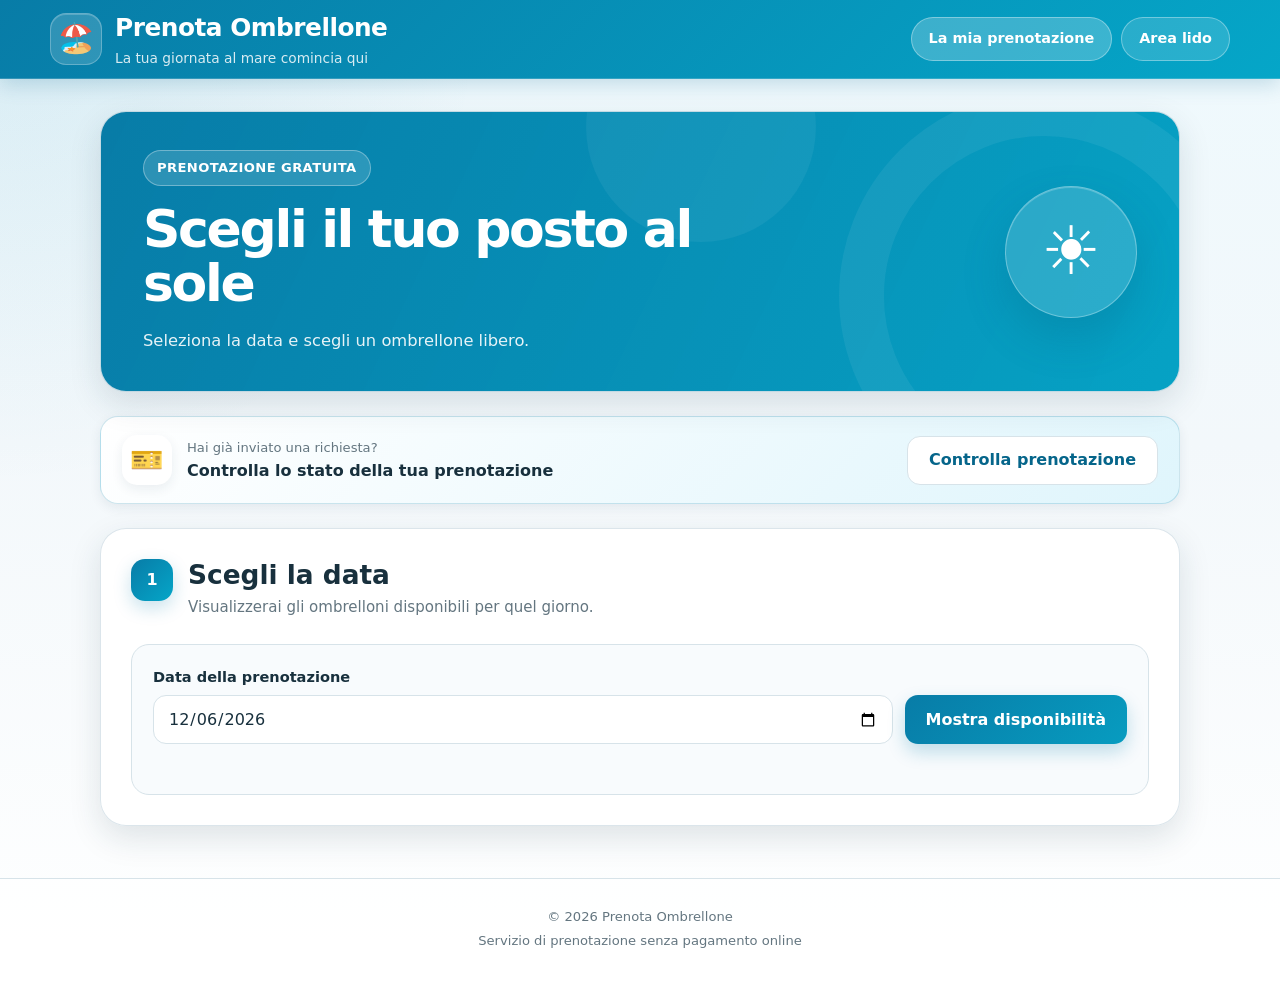
==== commit fb2df507: "Add files via upload" ====
--- a/index.html
+++ b/index.html
@@ -2,30 +2,16 @@
 <html lang="it">
 <head>
   <meta charset="UTF-8">
-
-  <meta
-    name="viewport"
-    content="width=device-width, initial-scale=1, viewport-fit=cover"
-  >
-
-  <meta
-    name="description"
-    content="Prenota il tuo ombrellone al lido in modo semplice e veloce."
-  >
-
+  <meta name="viewport" content="width=device-width, initial-scale=1, viewport-fit=cover">
+  <meta name="description" content="Prenota il tuo ombrellone al lido in modo semplice e veloce.">
   <meta name="theme-color" content="#087ca7">
-
   <title>Prenota Ombrellone</title>
-
   <link rel="stylesheet" href="style.css">
   <link rel="manifest" href="manifest.json">
-
   <link rel="icon" href="icons/icon-192.png">
   <link rel="apple-touch-icon" href="icons/icon-192.png">
 </head>
-
 <body>
-
   <div id="loadingOverlay" class="loading-overlay hidden" aria-live="polite">
     <div class="loading-box">
       <div class="spinner"></div>
@@ -35,75 +21,56 @@
 
   <header class="main-header">
     <div class="header-content">
-
       <div class="logo-area">
         <div class="logo-icon" aria-hidden="true">🏖️</div>
-
-        <div>
-          <h1>Prenota Ombrellone</h1>
-          <p>La tua giornata al mare comincia qui</p>
+        <div>
+          <h1 id="brandName">Prenota Ombrellone</h1>
+          <p id="brandSubtitle">La tua giornata al mare comincia qui</p>
         </div>
       </div>
 
       <div class="header-actions">
-        <a
-          href="mia-prenotazione.html"
-          class="admin-link booking-link"
-          aria-label="Controlla la tua prenotazione"
-        >
+        <a href="mia-prenotazione.html" class="admin-link booking-link">
           <span class="desktop-label">La mia prenotazione</span>
           <span class="mobile-label">La mia</span>
         </a>
-
-        <a
-          href="admin.html"
-          class="admin-link"
-          aria-label="Apri il pannello amministratore"
-        >
+        <a href="admin.html" class="admin-link">
           <span class="desktop-label">Area lido</span>
           <span class="mobile-label">Lido</span>
         </a>
       </div>
-
     </div>
   </header>
 
   <main class="app-container">
-
     <section class="hero-card">
       <div class="hero-content">
         <span class="hero-label">Prenotazione gratuita</span>
-
         <h2>Scegli il tuo posto al sole</h2>
-
-        <p>
-          Seleziona la data, scegli un ombrellone libero e invia la
-          prenotazione. Non è richiesto alcun pagamento online.
+        <p id="heroMessage">
+          Seleziona la data, scegli un ombrellone libero e invia la prenotazione.
         </p>
       </div>
-
-      <div class="hero-image" aria-hidden="true">
-        ☀️
-      </div>
+      <div class="hero-image" aria-hidden="true">☀️</div>
+    </section>
+
+    <section id="publicInfoBox" class="public-info-box hidden">
+      <span aria-hidden="true">ℹ️</span>
+      <p id="publicInfoText"></p>
     </section>
 
     <section class="quick-access-card">
       <div class="quick-access-icon" aria-hidden="true">🎫</div>
-
       <div class="quick-access-content">
         <span>Hai già inviato una richiesta?</span>
         <strong>Controlla lo stato della tua prenotazione</strong>
       </div>
-
-      <a href="mia-prenotazione.html" class="secondary-button">
-        Controlla prenotazione
-      </a>
+      <a href="mia-prenotazione.html" class="secondary-button">Controlla prenotazione</a>
     </section>
 
     <section class="content-card" aria-labelledby="titoloData">
       <div class="section-heading">
         <div class="step-number">1</div>
-
         <div>
           <h2 id="titoloData">Scegli la data</h2>
           <p>Visualizzerai gli ombrelloni disponibili per quel giorno.</p>
@@ -112,36 +79,20 @@
 
       <div class="date-selection">
         <label for="bookingDate">Data della prenotazione</label>
-
         <div class="date-row">
-          <input
-            type="date"
-            id="bookingDate"
-            name="bookingDate"
-            required
-          >
-
-          <button
-            type="button"
-            id="loadAvailabilityBtn"
-            class="primary-button"
-          >
+          <input type="date" id="bookingDate" name="bookingDate" required>
+          <button type="button" id="loadAvailabilityBtn" class="primary-button">
             Mostra disponibilità
           </button>
         </div>
-
+        <p id="dateRulesText" class="date-rules-text"></p>
         <p id="dateMessage" class="field-message" aria-live="polite"></p>
       </div>
     </section>
 
-    <section
-      id="umbrellaSection"
-      class="content-card hidden"
-      aria-labelledby="titoloOmbrelloni"
-    >
+    <section id="umbrellaSection" class="content-card hidden" aria-labelledby="titoloOmbrelloni">
       <div class="section-heading">
         <div class="step-number">2</div>
-
         <div>
           <h2 id="titoloOmbrelloni">Scegli l’ombrellone</h2>
           <p>Tocca un ombrellone verde per selezionarlo.</p>
@@ -149,381 +100,152 @@
       </div>
 
       <div class="legend" aria-label="Legenda stato ombrelloni">
-
-        <div class="legend-item">
-          <span class="legend-color available"></span>
-          <span>Libero</span>
-        </div>
-
-        <div class="legend-item">
-          <span class="legend-color selected"></span>
-          <span>Selezionato</span>
-        </div>
-
-        <div class="legend-item">
-          <span class="legend-color pending"></span>
-          <span>In attesa</span>
-        </div>
-
-        <div class="legend-item">
-          <span class="legend-color occupied"></span>
-          <span>Prenotato</span>
-        </div>
-
-        <div class="legend-item">
-          <span class="legend-color blocked"></span>
-          <span>Non disponibile</span>
-        </div>
-
-      </div>
-
-      <div class="sea-area">
-        <span aria-hidden="true">🌊</span>
-        <strong>MARE</strong>
-        <span aria-hidden="true">🌊</span>
-      </div>
-
-      <div
-        id="umbrellaMap"
-        class="umbrella-map"
-        aria-live="polite"
-      ></div>
+        <div class="legend-item"><span class="legend-color available"></span><span>Libero</span></div>
+        <div class="legend-item"><span class="legend-color selected"></span><span>Selezionato</span></div>
+        <div class="legend-item"><span class="legend-color pending"></span><span>In attesa</span></div>
+        <div class="legend-item"><span class="legend-color occupied"></span><span>Prenotato</span></div>
+        <div class="legend-item"><span class="legend-color blocked"></span><span>Non disponibile</span></div>
+      </div>
+
+      <div class="sea-area"><span>🌊</span><strong>MARE</strong><span>🌊</span></div>
+      <div id="umbrellaMap" class="umbrella-map" aria-live="polite"></div>
 
       <div id="emptyUmbrellaMessage" class="empty-message hidden">
         <div class="empty-icon">🏖️</div>
-
         <h3>Nessun ombrellone disponibile</h3>
-
-        <p>
-          Per questa data non risultano ombrelloni prenotabili.
-          Prova a selezionare un altro giorno.
-        </p>
+        <p>Prova a selezionare un altro giorno.</p>
       </div>
 
       <p id="umbrellaMessage" class="field-message" aria-live="polite"></p>
     </section>
 
-    <section
-      id="selectionSummary"
-      class="selection-summary hidden"
-      aria-live="polite"
-    >
+    <section id="selectionSummary" class="selection-summary hidden" aria-live="polite">
       <div>
         <span>Hai selezionato</span>
-
-        <strong id="selectedUmbrellaText">
-          Nessun ombrellone
-        </strong>
-      </div>
-
-      <button
-        type="button"
-        id="changeUmbrellaBtn"
-        class="secondary-button"
-      >
-        Cambia
-      </button>
-    </section>
-
-    <section
-      id="bookingSection"
-      class="content-card hidden"
-      aria-labelledby="titoloPrenotazione"
-    >
+        <strong id="selectedUmbrellaText">Nessun ombrellone</strong>
+      </div>
+      <button type="button" id="changeUmbrellaBtn" class="secondary-button">Cambia</button>
+    </section>
+
+    <section id="bookingSection" class="content-card hidden" aria-labelledby="titoloPrenotazione">
       <div class="section-heading">
         <div class="step-number">3</div>
-
         <div>
           <h2 id="titoloPrenotazione">Inserisci i tuoi dati</h2>
-
-          <p>
-            I dati saranno usati solamente per gestire la prenotazione.
-          </p>
+          <p>I dati saranno usati solamente per gestire la prenotazione.</p>
         </div>
       </div>
 
       <form id="bookingForm" novalidate>
-
-        <input
-          type="hidden"
-          id="selectedUmbrellaId"
-          name="selectedUmbrellaId"
-        >
-
-        <input
-          type="hidden"
-          id="selectedUmbrellaNumber"
-          name="selectedUmbrellaNumber"
-        >
+        <input type="hidden" id="selectedUmbrellaId">
+        <input type="hidden" id="selectedUmbrellaNumber">
 
         <div class="form-grid">
-
-          <div class="form-group">
-            <label for="customerName">
-              Nome e cognome
-              <span aria-hidden="true">*</span>
+          <div class="form-group">
+            <label for="customerName">Nome e cognome <span>*</span></label>
+            <input type="text" id="customerName" placeholder="Mario Rossi" autocomplete="name" maxlength="80" required>
+            <small class="input-error" id="customerNameError"></small>
+          </div>
+
+          <div class="form-group">
+            <label for="customerPhone">Numero di telefono <span>*</span></label>
+            <input type="tel" id="customerPhone" placeholder="333 1234567" autocomplete="tel" inputmode="tel" maxlength="25" required>
+            <small class="input-error" id="customerPhoneError"></small>
+          </div>
+
+          <div class="form-group">
+            <label for="customerEmail">
+              Email <span id="emailRequiredMark" class="hidden">*</span>
             </label>
-
-            <input
-              type="text"
-              id="customerName"
-              name="customerName"
-              placeholder="Mario Rossi"
-              autocomplete="name"
-              maxlength="80"
-              required
-            >
-
-            <small class="input-error" id="customerNameError"></small>
-          </div>
-
-          <div class="form-group">
-            <label for="customerPhone">
-              Numero di telefono
-              <span aria-hidden="true">*</span>
-            </label>
-
-            <input
-              type="tel"
-              id="customerPhone"
-              name="customerPhone"
-              placeholder="333 1234567"
-              autocomplete="tel"
-              inputmode="tel"
-              maxlength="20"
-              required
-            >
-
-            <small class="input-error" id="customerPhoneError"></small>
-          </div>
-
-          <div class="form-group">
-            <label for="numberOfPeople">
-              Numero di persone
-              <span aria-hidden="true">*</span>
-            </label>
-
-            <input
-              type="number"
-              id="numberOfPeople"
-              name="numberOfPeople"
-              min="1"
-              max="20"
-              value="2"
-              required
-            >
-
+            <input type="email" id="customerEmail" placeholder="nome@email.it" autocomplete="email" maxlength="120">
+            <small class="input-help">Serve per ricevere conferme e aggiornamenti, se attivati dal lido.</small>
+            <small class="input-error" id="customerEmailError"></small>
+          </div>
+
+          <div class="form-group">
+            <label for="numberOfPeople">Numero di persone <span>*</span></label>
+            <input type="number" id="numberOfPeople" min="1" max="6" value="2" required>
             <small class="input-error" id="numberOfPeopleError"></small>
           </div>
 
           <div class="form-group">
-            <label for="arrivalTime">
-              Orario indicativo di arrivo
-            </label>
-
-            <input
-              type="time"
-              id="arrivalTime"
-              name="arrivalTime"
-            >
+            <label for="arrivalTime">Orario indicativo di arrivo</label>
+            <input type="time" id="arrivalTime">
           </div>
 
           <div class="form-group full-width">
-            <label for="bookingNotes">
-              Note
-            </label>
-
-            <textarea
-              id="bookingNotes"
-              name="bookingNotes"
-              rows="4"
-              maxlength="300"
-              placeholder="Inserisci eventuali richieste o informazioni utili..."
-            ></textarea>
-
-            <div class="character-counter">
-              <span id="notesCounter">0</span>/300
-            </div>
-          </div>
-
+            <label for="bookingNotes">Note</label>
+            <textarea id="bookingNotes" rows="4" maxlength="300" placeholder="Inserisci eventuali richieste..."></textarea>
+            <div class="character-counter"><span id="notesCounter">0</span>/300</div>
+          </div>
         </div>
 
         <div class="booking-recap">
           <h3>Riepilogo</h3>
-
-          <div class="recap-row">
-            <span>Data</span>
-            <strong id="recapDate">—</strong>
-          </div>
-
-          <div class="recap-row">
-            <span>Ombrellone</span>
-            <strong id="recapUmbrella">—</strong>
-          </div>
-
-          <div class="recap-row">
-            <span>Pagamento online</span>
-            <strong>Non richiesto</strong>
-          </div>
+          <div class="recap-row"><span>Data</span><strong id="recapDate">—</strong></div>
+          <div class="recap-row"><span>Ombrellone</span><strong id="recapUmbrella">—</strong></div>
+          <div class="recap-row"><span>Pagamento online</span><strong>Non richiesto</strong></div>
         </div>
 
         <div class="privacy-box">
           <label class="checkbox-label">
-
-            <input
-              type="checkbox"
-              id="privacyConsent"
-              name="privacyConsent"
-              required
-            >
-
-            <span>
-              Accetto che i miei dati vengano utilizzati esclusivamente
-              per gestire questa prenotazione.
-            </span>
-
+            <input type="checkbox" id="privacyConsent" required>
+            <span>Accetto che i miei dati vengano utilizzati esclusivamente per gestire questa prenotazione.</span>
           </label>
-
           <small class="input-error" id="privacyConsentError"></small>
         </div>
 
-        <button
-          type="submit"
-          id="submitBookingBtn"
-          class="primary-button submit-button"
-        >
+        <button type="submit" id="submitBookingBtn" class="primary-button submit-button">
           <span id="submitButtonText">Invia prenotazione</span>
         </button>
 
-        <p class="booking-information">
+        <p id="bookingInformation" class="booking-information">
           La prenotazione non prevede alcun pagamento online.
-          Il lido potrà confermarla o contattarti telefonicamente.
         </p>
-
-        <p
-          id="bookingFormMessage"
-          class="form-message"
-          aria-live="polite"
-        ></p>
-
+        <p id="bookingFormMessage" class="form-message" aria-live="polite"></p>
       </form>
     </section>
-
   </main>
 
-  <div
-    id="successModal"
-    class="modal hidden"
-    role="dialog"
-    aria-modal="true"
-    aria-labelledby="successModalTitle"
-  >
+  <div id="successModal" class="modal hidden" role="dialog" aria-modal="true" aria-labelledby="successModalTitle">
     <div class="modal-backdrop"></div>
-
     <div class="modal-content">
-      <div class="success-icon" aria-hidden="true">✓</div>
-
-      <h2 id="successModalTitle">
-        Prenotazione inviata
-      </h2>
-
-      <p>
-        La tua richiesta è stata registrata correttamente.
-      </p>
+      <div class="success-icon">✓</div>
+      <h2 id="successModalTitle">Prenotazione inviata</h2>
+      <p id="successModalMessage">La tua richiesta è stata registrata correttamente.</p>
 
       <div class="success-details">
-        <div>
-          <span>Codice prenotazione</span>
-          <strong id="successBookingId">—</strong>
-        </div>
-
-        <div>
-          <span>Data</span>
-          <strong id="successBookingDate">—</strong>
-        </div>
-
-        <div>
-          <span>Ombrellone</span>
-          <strong id="successUmbrella">—</strong>
-        </div>
-
-        <div>
-          <span>Stato</span>
-          <strong id="successBookingStatus">In attesa</strong>
-        </div>
-      </div>
-
-      <p class="success-note">
-        Conserva il codice della prenotazione. Per controllare lo stato
-        serviranno questo codice e il numero di telefono inserito.
-      </p>
-
+        <div><span>Codice prenotazione</span><strong id="successBookingId">—</strong></div>
+        <div><span>Data</span><strong id="successBookingDate">—</strong></div>
+        <div><span>Ombrellone</span><strong id="successUmbrella">—</strong></div>
+        <div><span>Stato</span><strong id="successBookingStatus">In attesa</strong></div>
+      </div>
+
+      <p class="success-note">Conserva il codice della prenotazione e il numero di telefono inserito.</p>
       <div class="modal-actions">
-        <a
-          href="mia-prenotazione.html"
-          class="secondary-button"
-        >
-          Controlla lo stato
-        </a>
-
-        <button
-          type="button"
-          id="newBookingBtn"
-          class="primary-button"
-        >
-          Nuova prenotazione
-        </button>
+        <a href="mia-prenotazione.html" class="secondary-button">Controlla lo stato</a>
+        <button type="button" id="newBookingBtn" class="primary-button">Nuova prenotazione</button>
       </div>
     </div>
   </div>
 
-  <div
-    id="toast"
-    class="toast hidden"
-    role="status"
-    aria-live="polite"
-  >
-    <span id="toastIcon" aria-hidden="true">ℹ️</span>
-    <span id="toastMessage"></span>
+  <div id="toast" class="toast hidden" role="status" aria-live="polite">
+    <span id="toastIcon">ℹ️</span><span id="toastMessage"></span>
   </div>
 
   <footer class="main-footer">
-    <p>
-      © <span id="currentYear"></span>
-      Prenota Ombrellone
-    </p>
-
-    <p>
-      Servizio di prenotazione senza pagamento online
-    </p>
+    <p>© <span id="currentYear"></span> <span id="footerBrandName">Prenota Ombrellone</span></p>
+    <p>Servizio di prenotazione senza pagamento online</p>
   </footer>
 
-  <noscript>
-    <div class="noscript-message">
-      Per utilizzare il servizio di prenotazione devi attivare JavaScript
-      nel browser.
-    </div>
-  </noscript>
-
   <script src="app.js"></script>
-
   <script>
-    document.getElementById("currentYear").textContent =
-      new Date().getFullYear();
-
+    document.getElementById("currentYear").textContent = new Date().getFullYear();
     if ("serviceWorker" in navigator) {
       window.addEventListener("load", function () {
-        navigator.serviceWorker
-          .register("sw.js")
-          .catch(function (error) {
-            console.warn(
-              "Service Worker non registrato:",
-              error
-            );
-          });
+        navigator.serviceWorker.register("sw.js").catch(console.warn);
       });
     }
   </script>
-
 </body>
 </html>
--- a/style.css
+++ b/style.css
@@ -1562,3 +1562,79 @@
     grid-template-columns: 1fr;
   }
 }
+
+/* =========================================================
+   V1.2 - BRANDING, REGOLE E CAMPO EMAIL
+   ========================================================= */
+
+.header-actions {
+  display: flex;
+  align-items: center;
+  justify-content: flex-end;
+  gap: 9px;
+}
+
+.mobile-label { display: none; }
+.booking-link { background: rgba(255, 255, 255, 0.22); }
+
+.quick-access-card {
+  display: flex;
+  align-items: center;
+  margin-bottom: 24px;
+  padding: 18px 21px;
+  border: 1px solid rgba(8, 124, 167, 0.2);
+  border-radius: var(--radius-medium);
+  background: linear-gradient(135deg, #ffffff, var(--primary-light));
+  box-shadow: var(--shadow-small);
+  gap: 15px;
+}
+
+.quick-access-icon {
+  display: grid;
+  flex: 0 0 auto;
+  width: 50px;
+  height: 50px;
+  place-items: center;
+  border-radius: 15px;
+  background: #ffffff;
+  font-size: 27px;
+  box-shadow: var(--shadow-small);
+}
+
+.quick-access-content { min-width: 0; flex: 1; }
+.quick-access-content span { display: block; color: var(--text-light); font-size: 0.82rem; }
+.quick-access-content strong { display: block; margin-top: 2px; font-size: 1rem; }
+
+.public-info-box {
+  display: flex;
+  align-items: flex-start;
+  margin-bottom: 24px;
+  padding: 15px 18px;
+  border: 1px solid rgba(8, 124, 167, 0.2);
+  border-radius: 15px;
+  background: var(--primary-light);
+  color: var(--primary-dark);
+  gap: 10px;
+  box-shadow: var(--shadow-small);
+}
+
+.public-info-box p { font-size: 0.9rem; }
+.date-rules-text { margin-top: 9px; color: var(--text-light); font-size: 0.79rem; }
+.input-help { display: block; margin-top: 5px; color: var(--text-light); font-size: 0.74rem; }
+.modal-actions { display: grid; grid-template-columns: 1fr 1fr; gap: 11px; }
+.modal-actions .primary-button,
+.modal-actions .secondary-button { width: 100%; }
+
+@media (max-width: 760px) {
+  .header-actions { gap: 6px; }
+  .header-actions .admin-link { padding: 8px 10px; font-size: 0.76rem; }
+  .quick-access-card { align-items: flex-start; flex-wrap: wrap; }
+  .quick-access-card .secondary-button { width: 100%; }
+}
+
+@media (max-width: 520px) {
+  .desktop-label { display: none; }
+  .mobile-label { display: inline; }
+  .header-actions .admin-link { min-width: auto; padding: 7px 9px; }
+  .modal-actions { grid-template-columns: 1fr; }
+}
